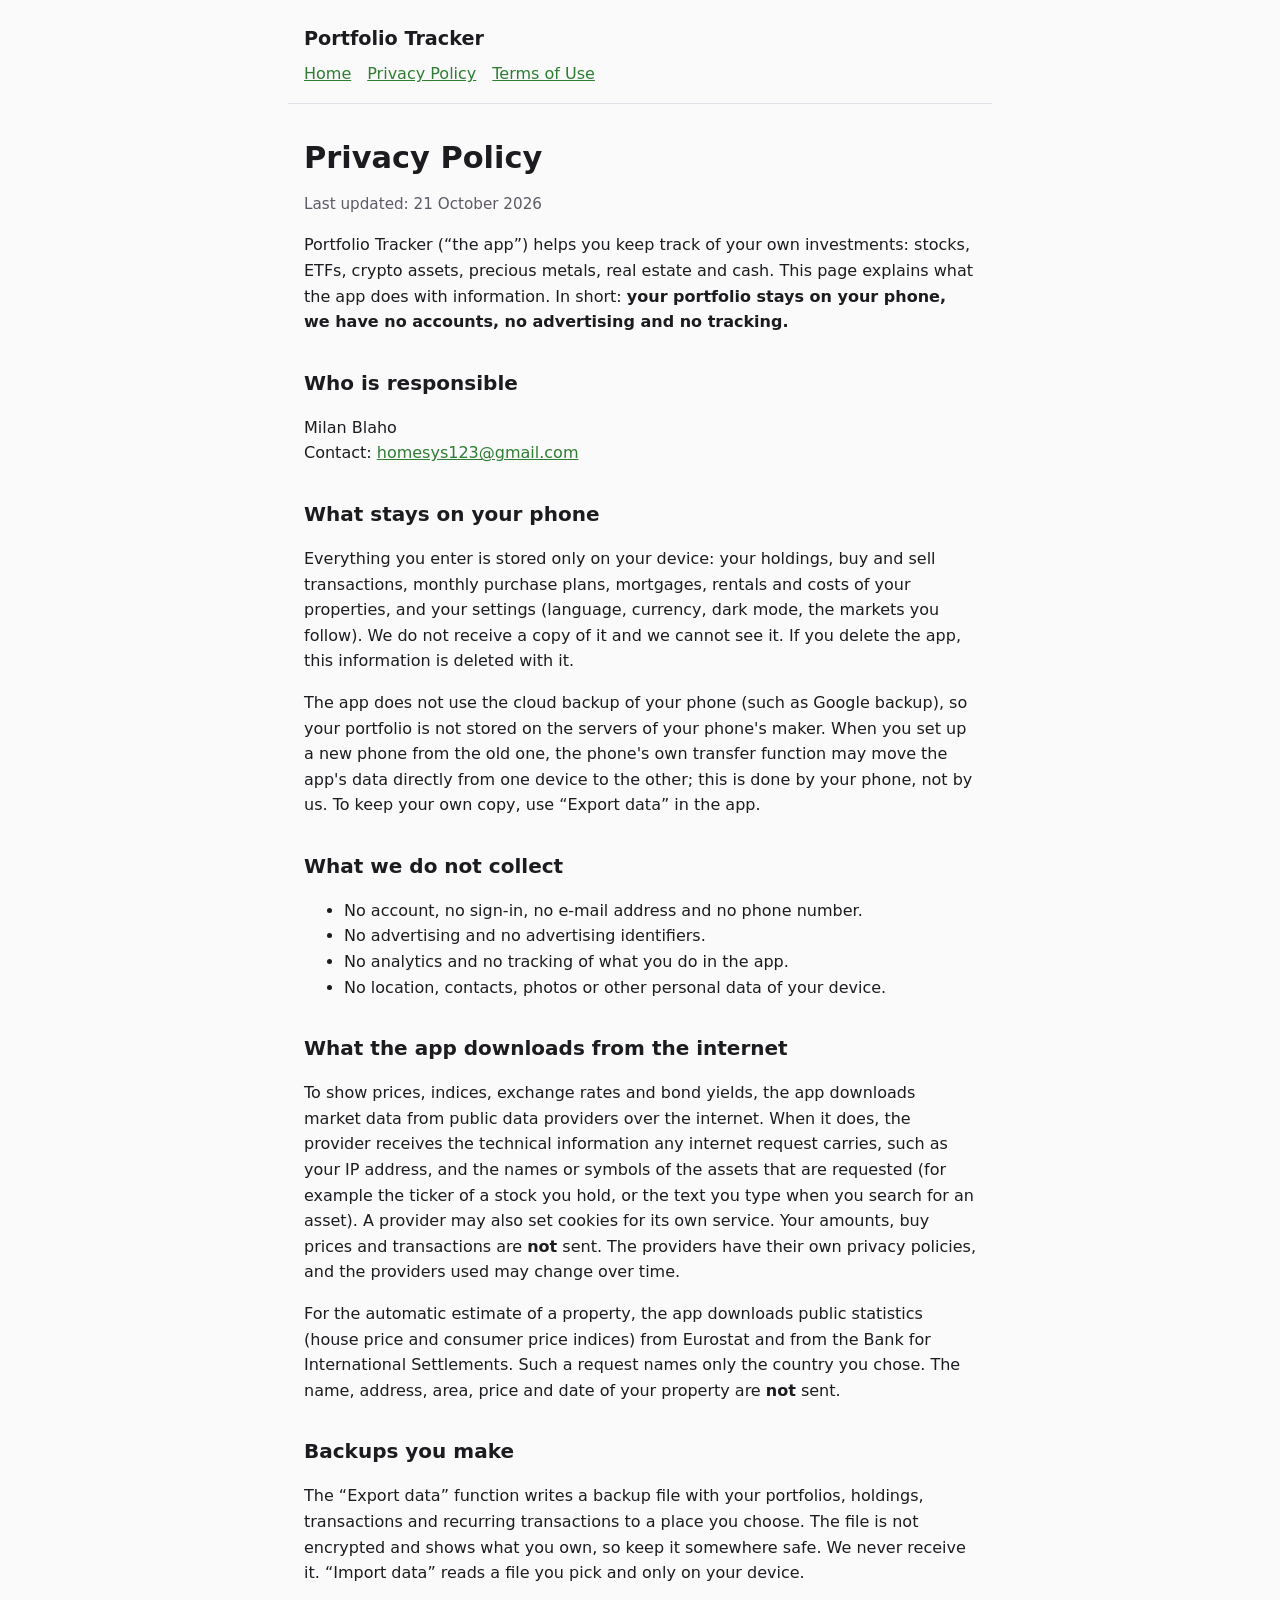
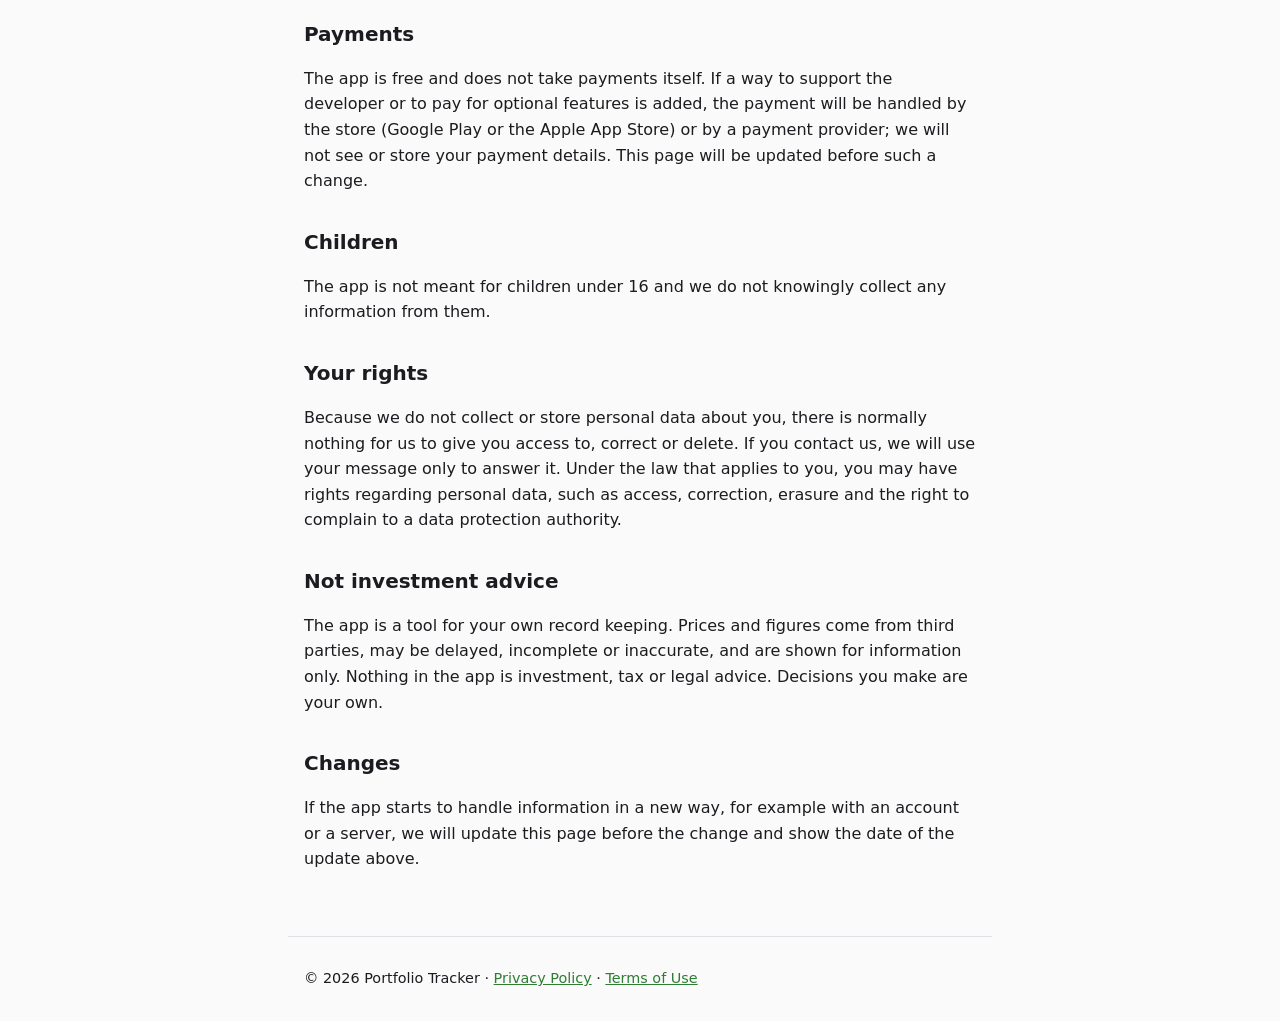
==== privacy.html @ 9adeeef1 "Website: the operator is Milan Blaho, contact e-mail added (privacy and terms) Co-Authored-By: Claud" ====
<!doctype html>
<html lang="en">
<head>
  <meta charset="utf-8">
  <meta name="viewport" content="width=device-width, initial-scale=1">
  <title>Privacy Policy – Portfolio Tracker</title>
  <meta name="description" content="Privacy policy of the app Portfolio Tracker: what it stores, what it sends and what it never collects.">
  <link rel="stylesheet" href="style.css">
</head>
<body>
  <header>
    <a class="brand" href="index.html">Portfolio Tracker</a>
    <nav><a href="index.html">Home</a><a href="privacy.html">Privacy Policy</a><a href="terms.html">Terms of Use</a></nav>
  </header>

  <main>
    <h1>Privacy Policy</h1>
    <p class="muted">Last updated: 21 October 2026</p>

    <p>Portfolio Tracker (“the app”) helps you keep track of your own investments: stocks, ETFs, crypto assets,
      precious metals, real estate and cash. This page explains what the app does with information. In short: <strong>your
      portfolio stays on your phone, we have no accounts, no advertising and no tracking.</strong></p>

    <h2>Who is responsible</h2>
    <p>Milan Blaho<br>
      Contact: <a href="mailto:homesys123@gmail.com">homesys123@gmail.com</a></p>

    <h2>What stays on your phone</h2>
    <p>Everything you enter is stored only on your device: your holdings, buy and sell transactions, monthly
      purchase plans, mortgages, rentals and costs of your properties, and your settings (language, currency, dark mode, the markets you follow). We do not receive
      a copy of it and we cannot see it. If you delete the app, this information is deleted with it.</p>
    <p>The app does not use the cloud backup of your phone (such as Google backup), so your portfolio is not stored
      on the servers of your phone's maker. When you set up a new phone from the old one, the phone's own transfer
      function may move the app's data directly from one device to the other; this is done by your phone, not by us.
      To keep your own copy, use “Export data” in the app.</p>

    <h2>What we do not collect</h2>
    <ul>
      <li>No account, no sign-in, no e-mail address and no phone number.</li>
      <li>No advertising and no advertising identifiers.</li>
      <li>No analytics and no tracking of what you do in the app.</li>
      <li>No location, contacts, photos or other personal data of your device.</li>
    </ul>

    <h2>What the app downloads from the internet</h2>
    <p>To show prices, indices, exchange rates and bond yields, the app downloads market data from public data
      providers over the internet. When it does, the provider receives the technical information any internet
      request carries, such as your IP address, and the names or symbols of the assets that are requested (for
      example the ticker of a stock you hold, or the text you type when you search for an asset). A provider may
      also set cookies for its own service. Your amounts, buy prices and transactions are <strong>not</strong>
      sent. The providers have their own privacy policies, and the providers used may change over time.</p>

    <p>For the automatic estimate of a property, the app downloads public statistics (house price and consumer price
      indices) from Eurostat and from the Bank for International Settlements. Such a request names only the country
      you chose. The name, address, area, price and date of your property are <strong>not</strong> sent.</p>

    <h2>Backups you make</h2>
    <p>The “Export data” function writes a backup file with your portfolios, holdings, transactions and recurring transactions to a
      place you choose. The file is not encrypted and shows what you own, so keep it somewhere safe. We never
      receive it. “Import data” reads a file you pick and only on your device.</p>

    <h2>Payments</h2>
    <p>The app is free and does not take payments itself. If a way to support the developer or to pay for optional
      features is added, the payment will be handled by the store (Google Play or the Apple App Store) or by a
      payment provider; we will not see or store your payment details. This page will be updated before such a
      change.</p>

    <h2>Children</h2>
    <p>The app is not meant for children under 16 and we do not knowingly collect any information from them.</p>

    <h2>Your rights</h2>
    <p>Because we do not collect or store personal data about you, there is normally nothing for us to give you
      access to, correct or delete. If you contact us, we will use your message only to answer it. Under the law
      that applies to you, you may have rights regarding personal data, such as access, correction, erasure and the
      right to complain to a data protection authority.</p>

    <h2>Not investment advice</h2>
    <p>The app is a tool for your own record keeping. Prices and figures come from third parties, may be delayed,
      incomplete or inaccurate, and are shown for information only. Nothing in the app is investment, tax or legal
      advice. Decisions you make are your own.</p>

    <h2>Changes</h2>
    <p>If the app starts to handle information in a new way, for example with an account or a server, we will
      update this page before the change and show the date of the update above.</p>
  </main>

  <footer>
    <p>© 2026 Portfolio Tracker · <a href="privacy.html">Privacy Policy</a> · <a href="terms.html">Terms of Use</a></p>
  </footer>
</body>
</html>
---- style.css ----
:root {
  --bg: #fafafa;
  --text: #1c1b1f;
  --muted: #5f5b66;
  --accent: #2e7d32;
  --card: #ffffff;
  --line: #e2e0e6;
}

@media (prefers-color-scheme: dark) {
  :root {
    --bg: #101114;
    --text: #e6e1e9;
    --muted: #a9a4b0;
    --accent: #81c784;
    --card: #1b1c20;
    --line: #2f3035;
  }
}

* { box-sizing: border-box; }

body {
  margin: 0;
  background: var(--bg);
  color: var(--text);
  font-family: system-ui, -apple-system, "Segoe UI", Roboto, sans-serif;
  line-height: 1.6;
}

header, main, footer {
  max-width: 44rem;
  margin: 0 auto;
  padding: 1rem 1rem;
}

header { padding-top: 1.5rem; border-bottom: 1px solid var(--line); }
header a.brand { color: var(--text); font-weight: 700; font-size: 1.2rem; text-decoration: none; }
nav { margin-top: 0.4rem; }
nav a { margin-right: 1rem; color: var(--accent); }

h1 { font-size: 1.9rem; line-height: 1.25; margin: 1.2rem 0 0.6rem; }
h2 { font-size: 1.25rem; margin: 2rem 0 0.4rem; }
p, li { color: var(--text); }
.muted { color: var(--muted); font-size: 0.95rem; }
a { color: var(--accent); }

.card {
  background: var(--card);
  border: 1px solid var(--line);
  border-radius: 0.75rem;
  padding: 1rem 1.2rem;
  margin: 1rem 0;
}

.todo { background: #fff3cd; color: #5c4400; padding: 0 0.25rem; border-radius: 0.2rem; }

footer { border-top: 1px solid var(--line); margin-top: 2rem; color: var(--muted); font-size: 0.9rem; }
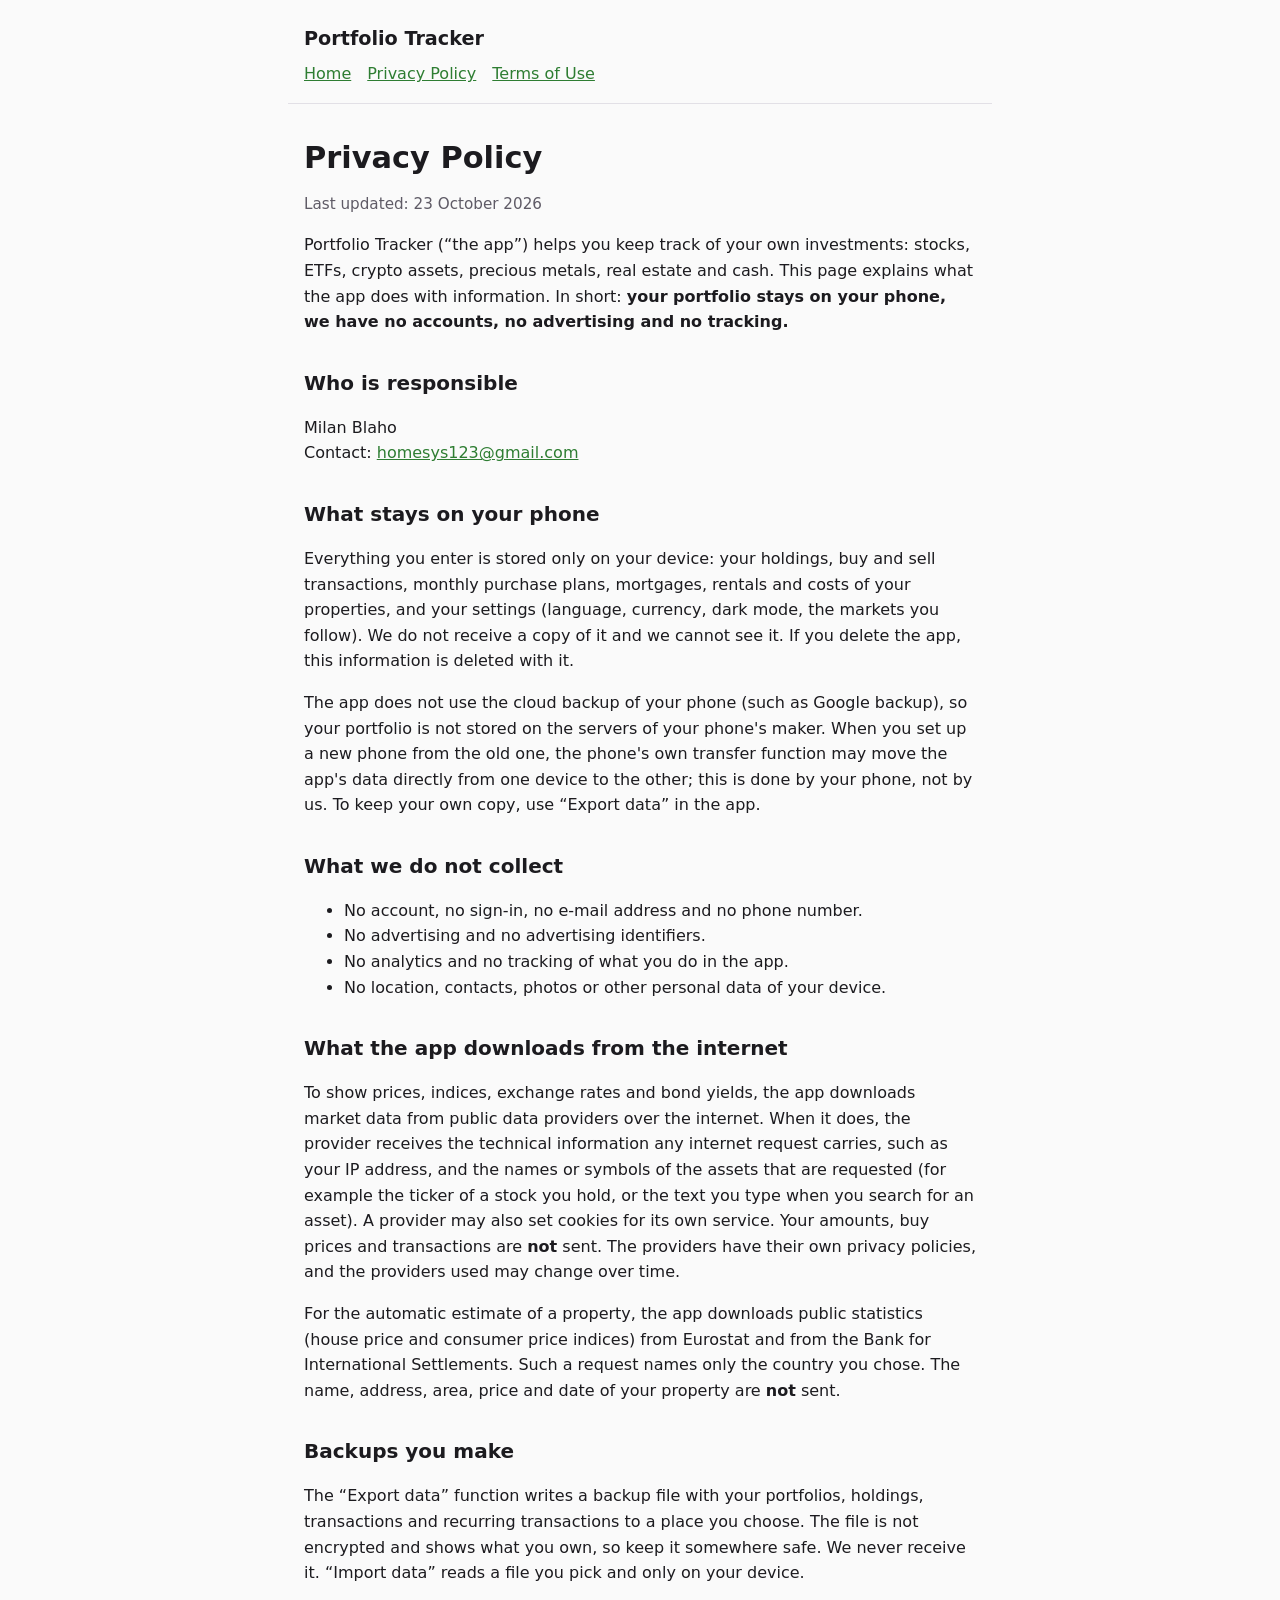
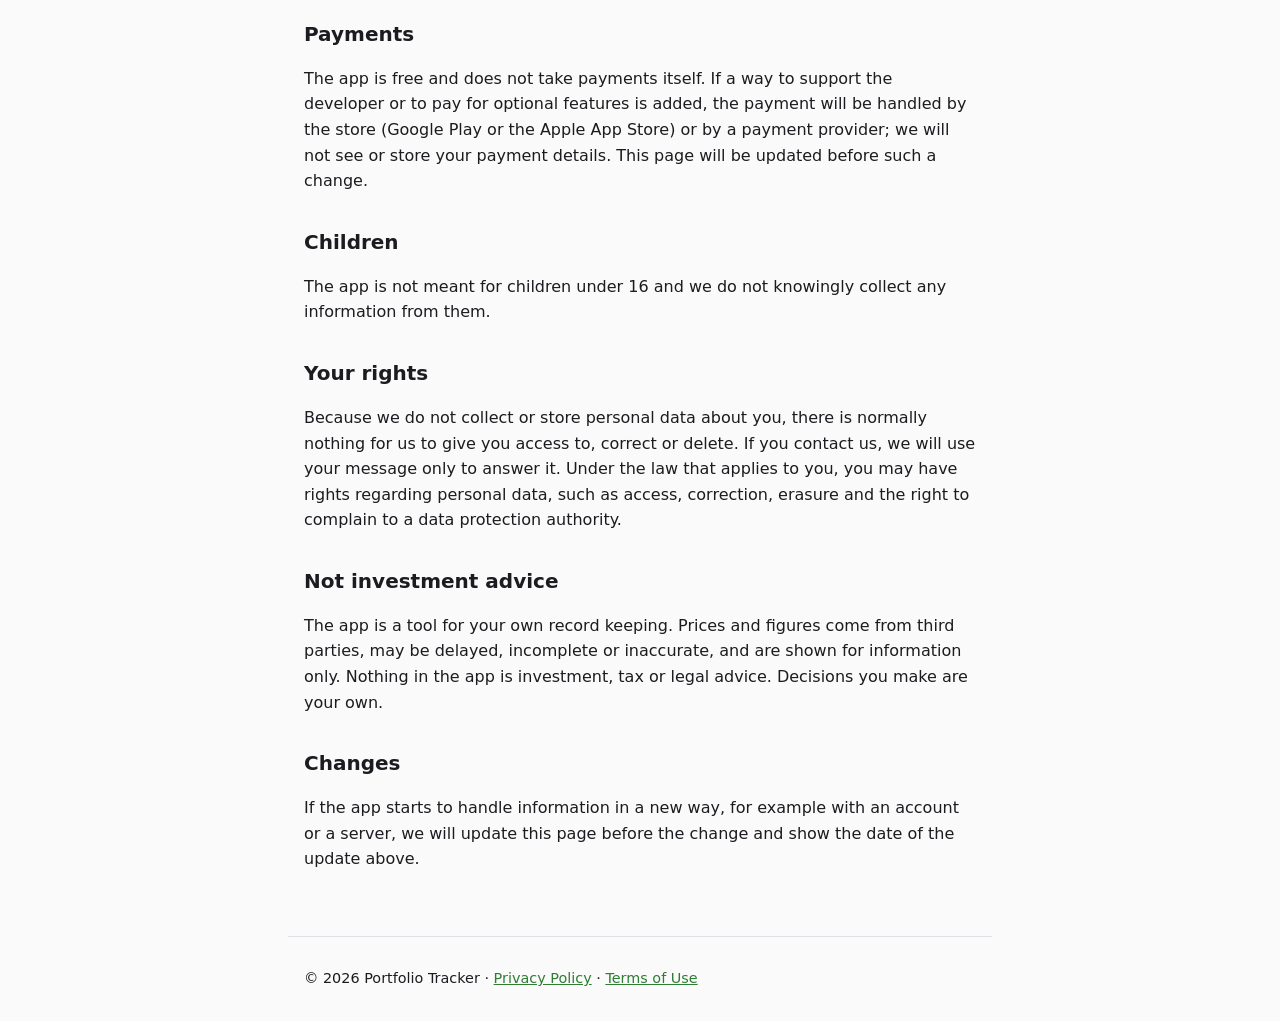
==== commit 1876952c: "Terms: governed by the law of the Slovak Republic; both pages updated 23 October 2026 Co-Authored-By" ====
--- a/privacy.html
+++ b/privacy.html
@@ -15,7 +15,7 @@
 
   <main>
     <h1>Privacy Policy</h1>
-    <p class="muted">Last updated: 21 October 2026</p>
+    <p class="muted">Last updated: 23 October 2026</p>
 
     <p>Portfolio Tracker (“the app”) helps you keep track of your own investments: stocks, ETFs, crypto assets,
       precious metals, real estate and cash. This page explains what the app does with information. In short: <strong>your
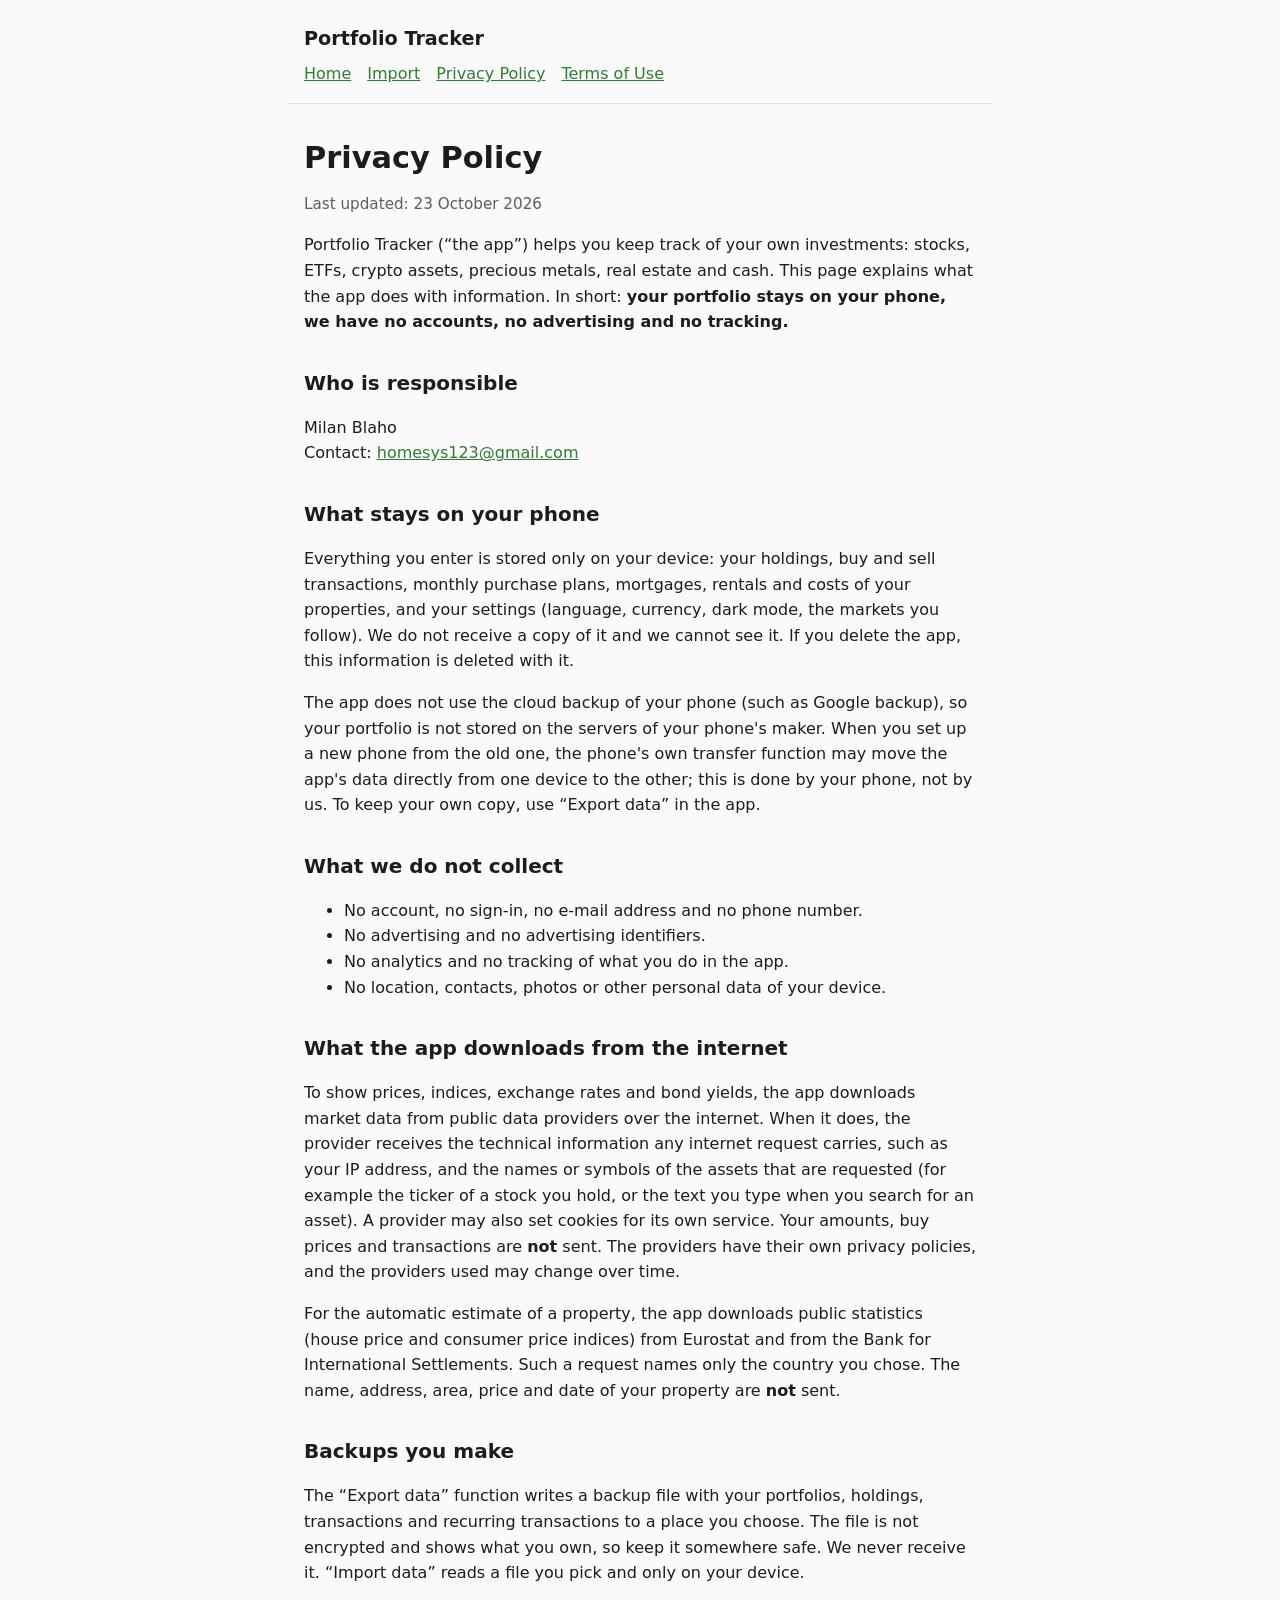
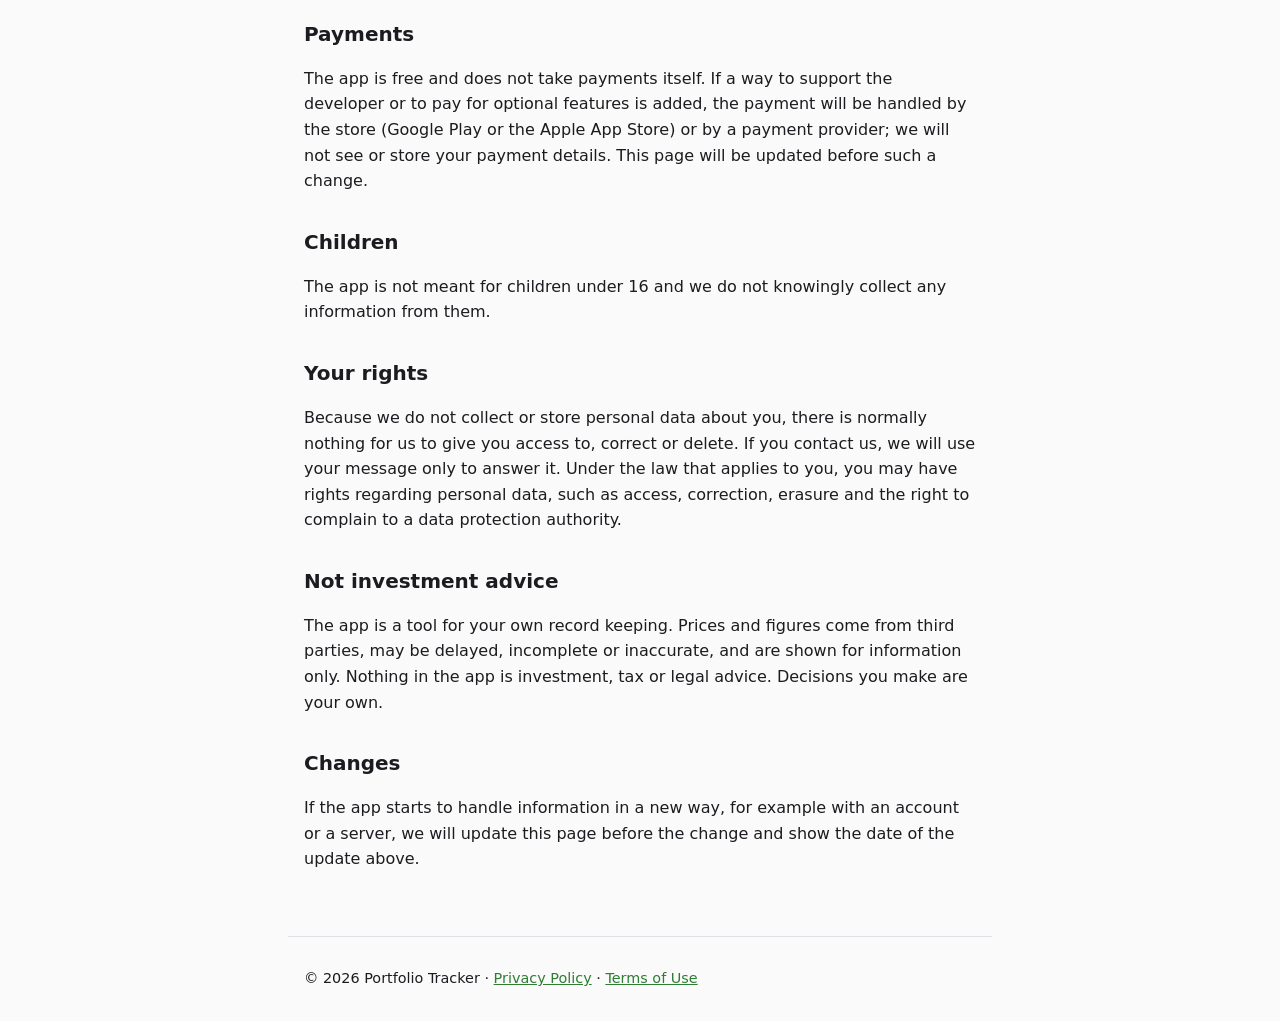
==== commit cf8e0847: "Website: a page about importing trades from a spreadsheet (template to download, steps, columns, the" ====
--- a/privacy.html
+++ b/privacy.html
@@ -10,7 +10,7 @@
 <body>
   <header>
     <a class="brand" href="index.html">Portfolio Tracker</a>
-    <nav><a href="index.html">Home</a><a href="privacy.html">Privacy Policy</a><a href="terms.html">Terms of Use</a></nav>
+    <nav><a href="index.html">Home</a><a href="import.html">Import</a><a href="privacy.html">Privacy Policy</a><a href="terms.html">Terms of Use</a></nav>
   </header>
 
   <main>
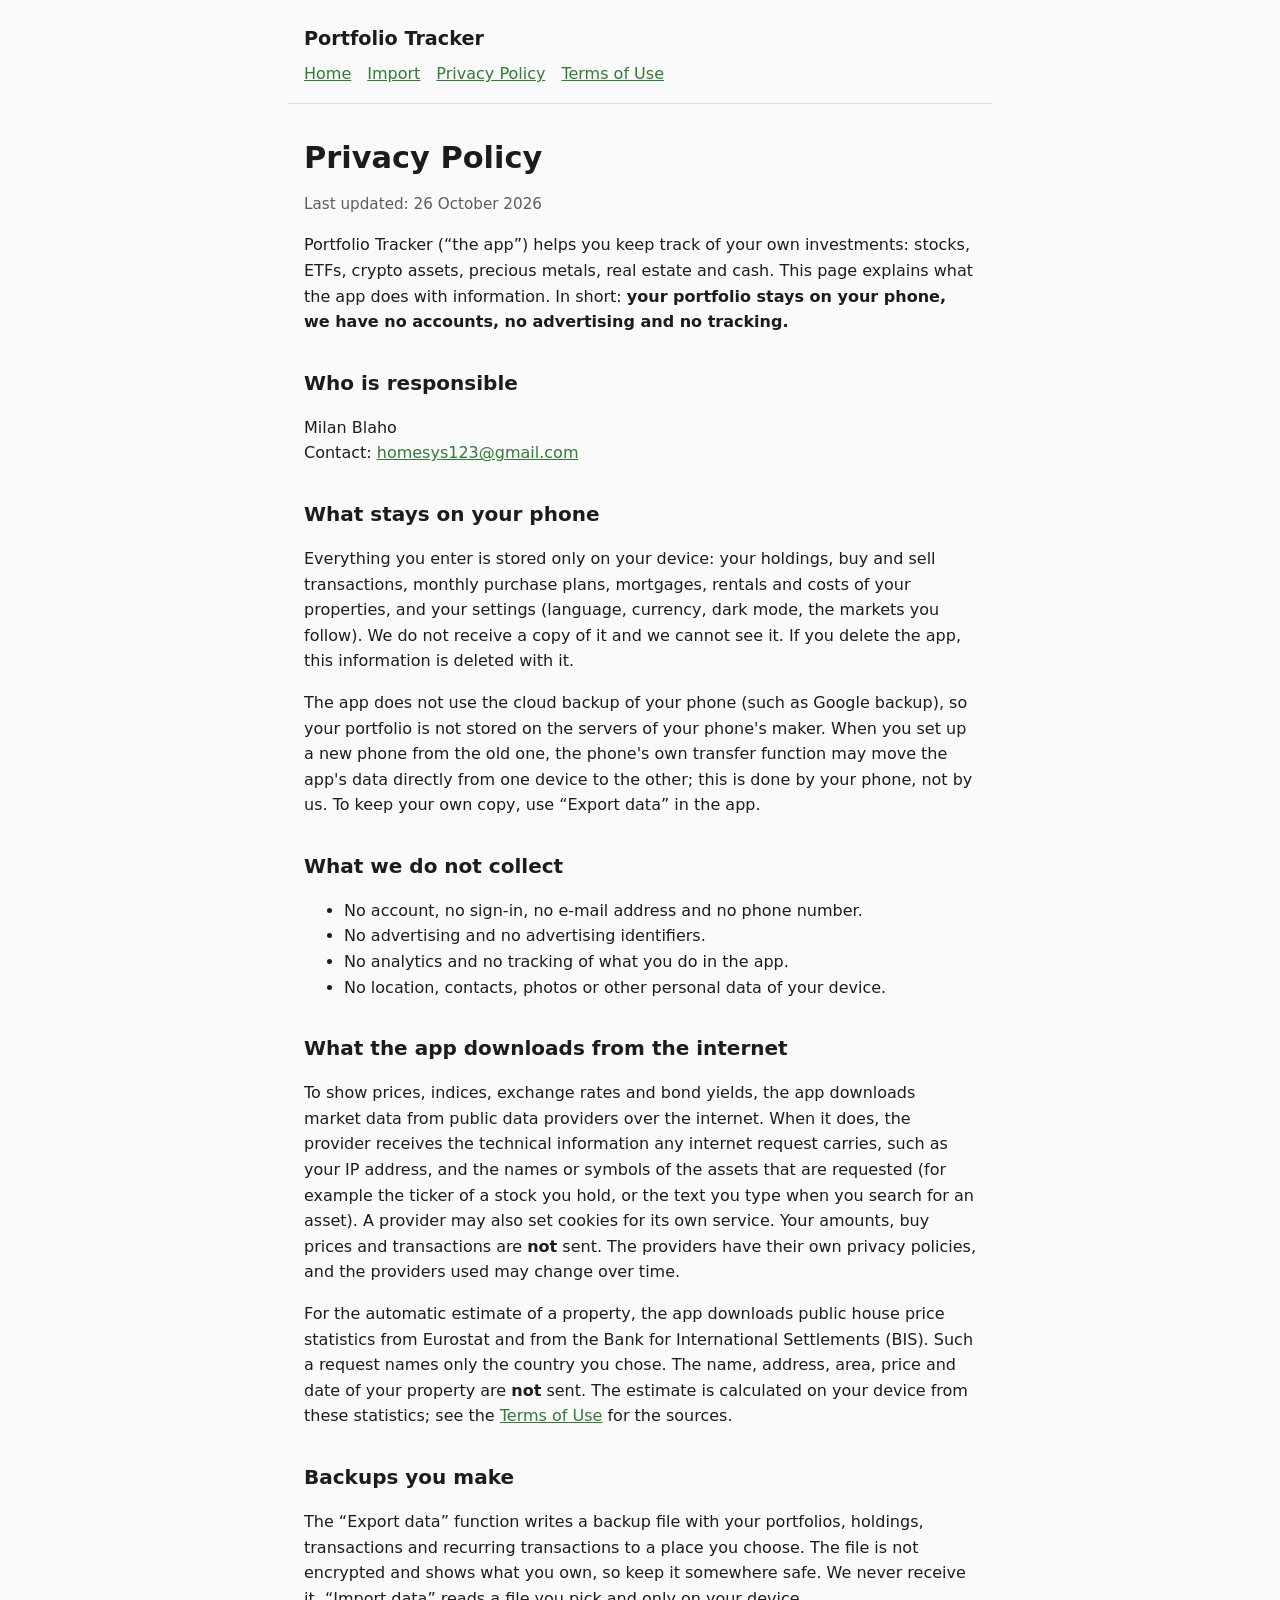
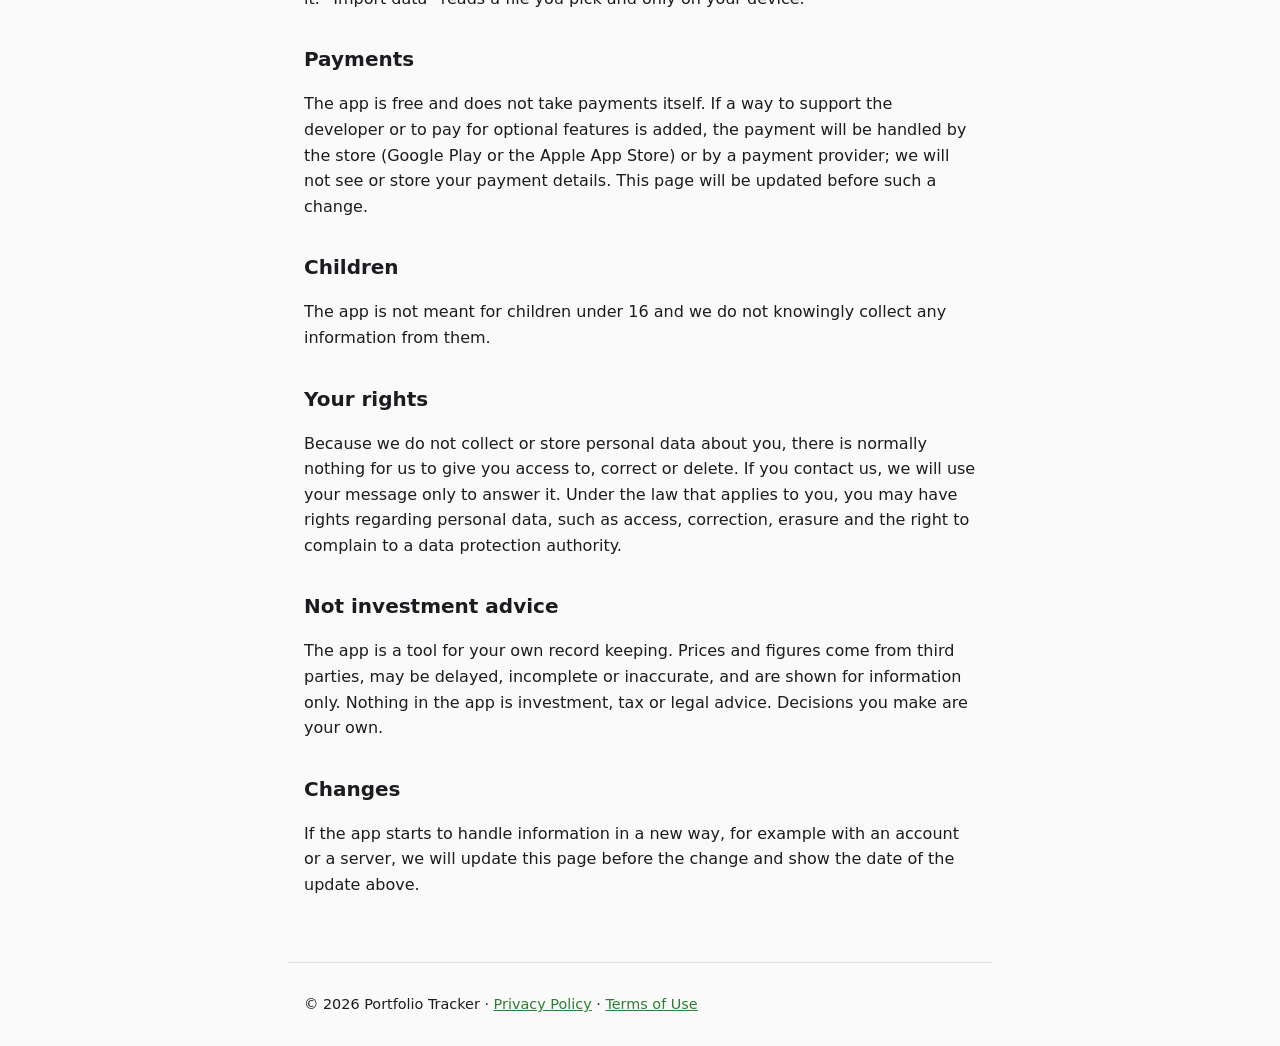
==== commit 44a9a03c: "Terms and privacy: the sources of the house price statistics (Eurostat, BIS) and that the estimate i" ====
--- a/privacy.html
+++ b/privacy.html
@@ -15,7 +15,7 @@
 
   <main>
     <h1>Privacy Policy</h1>
-    <p class="muted">Last updated: 23 October 2026</p>
+    <p class="muted">Last updated: 26 October 2026</p>
 
     <p>Portfolio Tracker (“the app”) helps you keep track of your own investments: stocks, ETFs, crypto assets,
       precious metals, real estate and cash. This page explains what the app does with information. In short: <strong>your
@@ -50,9 +50,10 @@
       also set cookies for its own service. Your amounts, buy prices and transactions are <strong>not</strong>
       sent. The providers have their own privacy policies, and the providers used may change over time.</p>
 
-    <p>For the automatic estimate of a property, the app downloads public statistics (house price and consumer price
-      indices) from Eurostat and from the Bank for International Settlements. Such a request names only the country
-      you chose. The name, address, area, price and date of your property are <strong>not</strong> sent.</p>
+    <p>For the automatic estimate of a property, the app downloads public house price statistics from Eurostat and
+      from the Bank for International Settlements (BIS). Such a request names only the country you chose. The name,
+      address, area, price and date of your property are <strong>not</strong> sent. The estimate is calculated on
+      your device from these statistics; see the <a href="terms.html">Terms of Use</a> for the sources.</p>
 
     <h2>Backups you make</h2>
     <p>The “Export data” function writes a backup file with your portfolios, holdings, transactions and recurring transactions to a
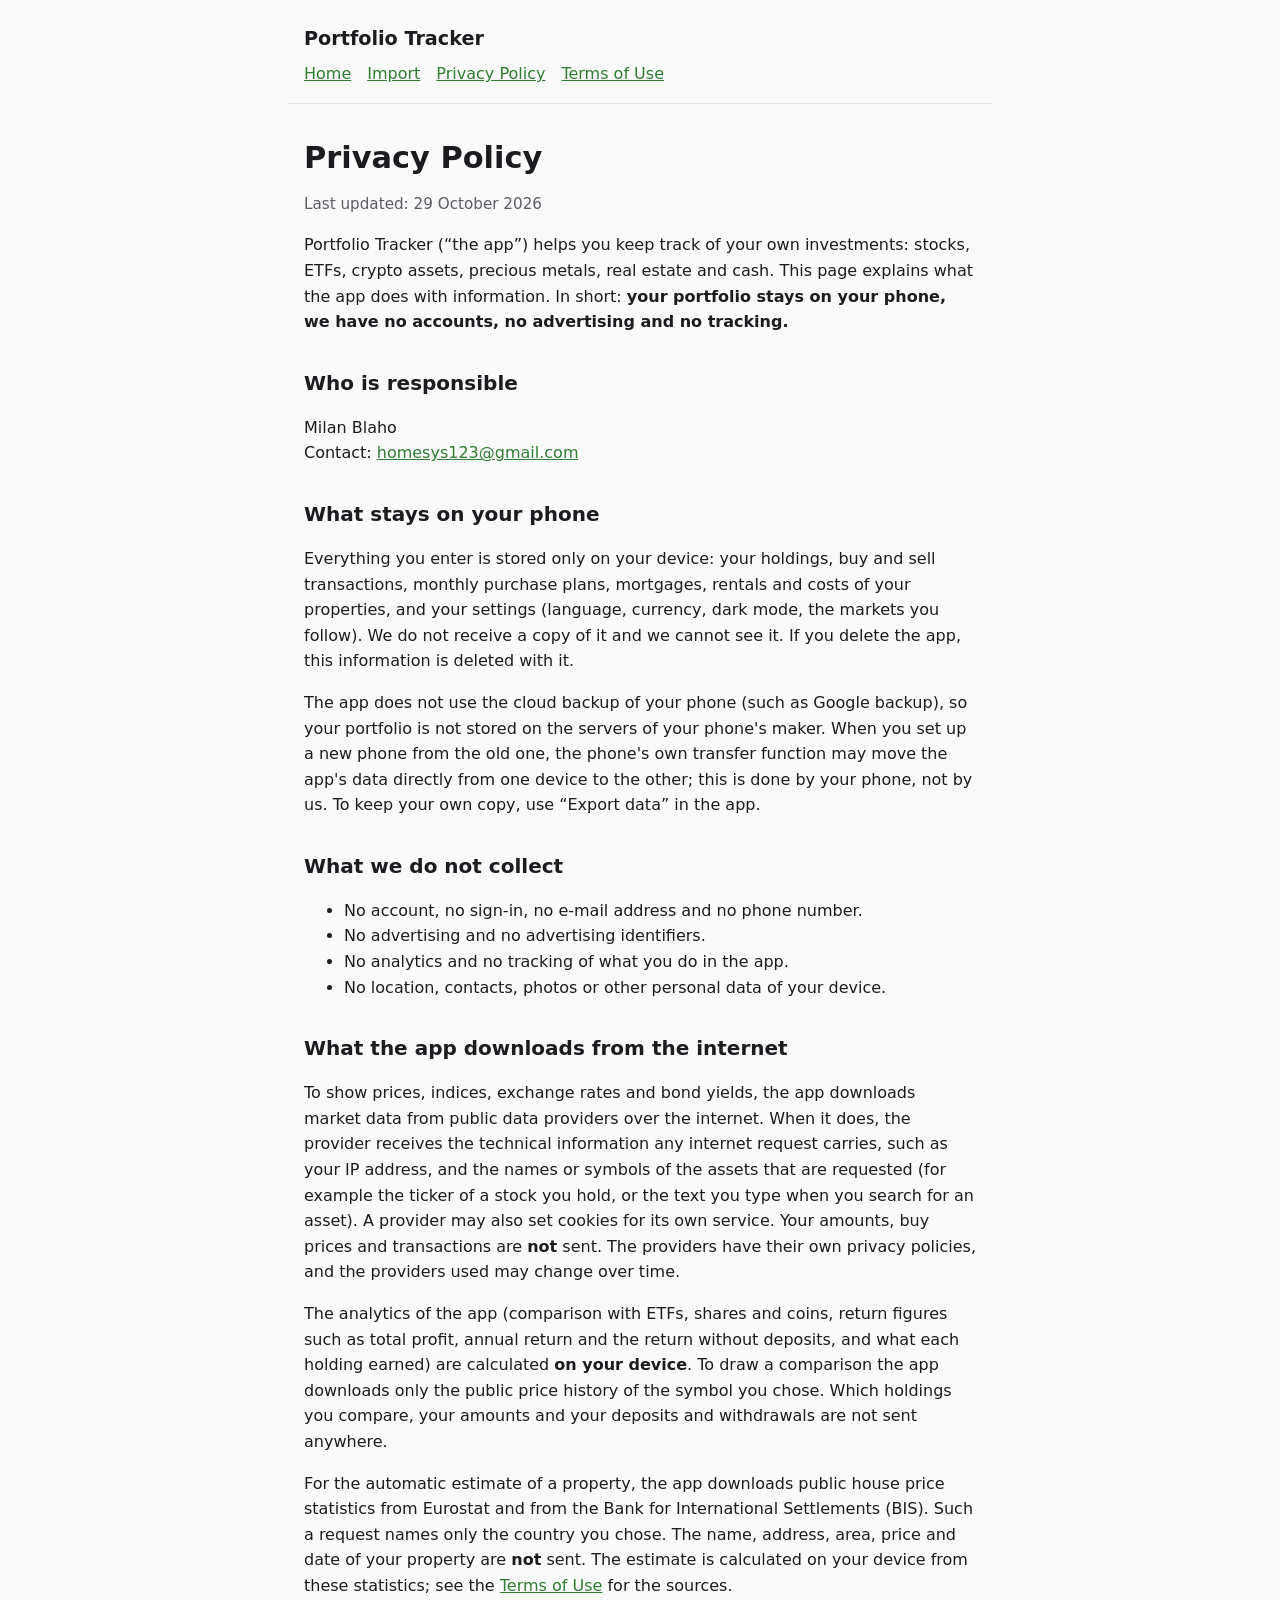
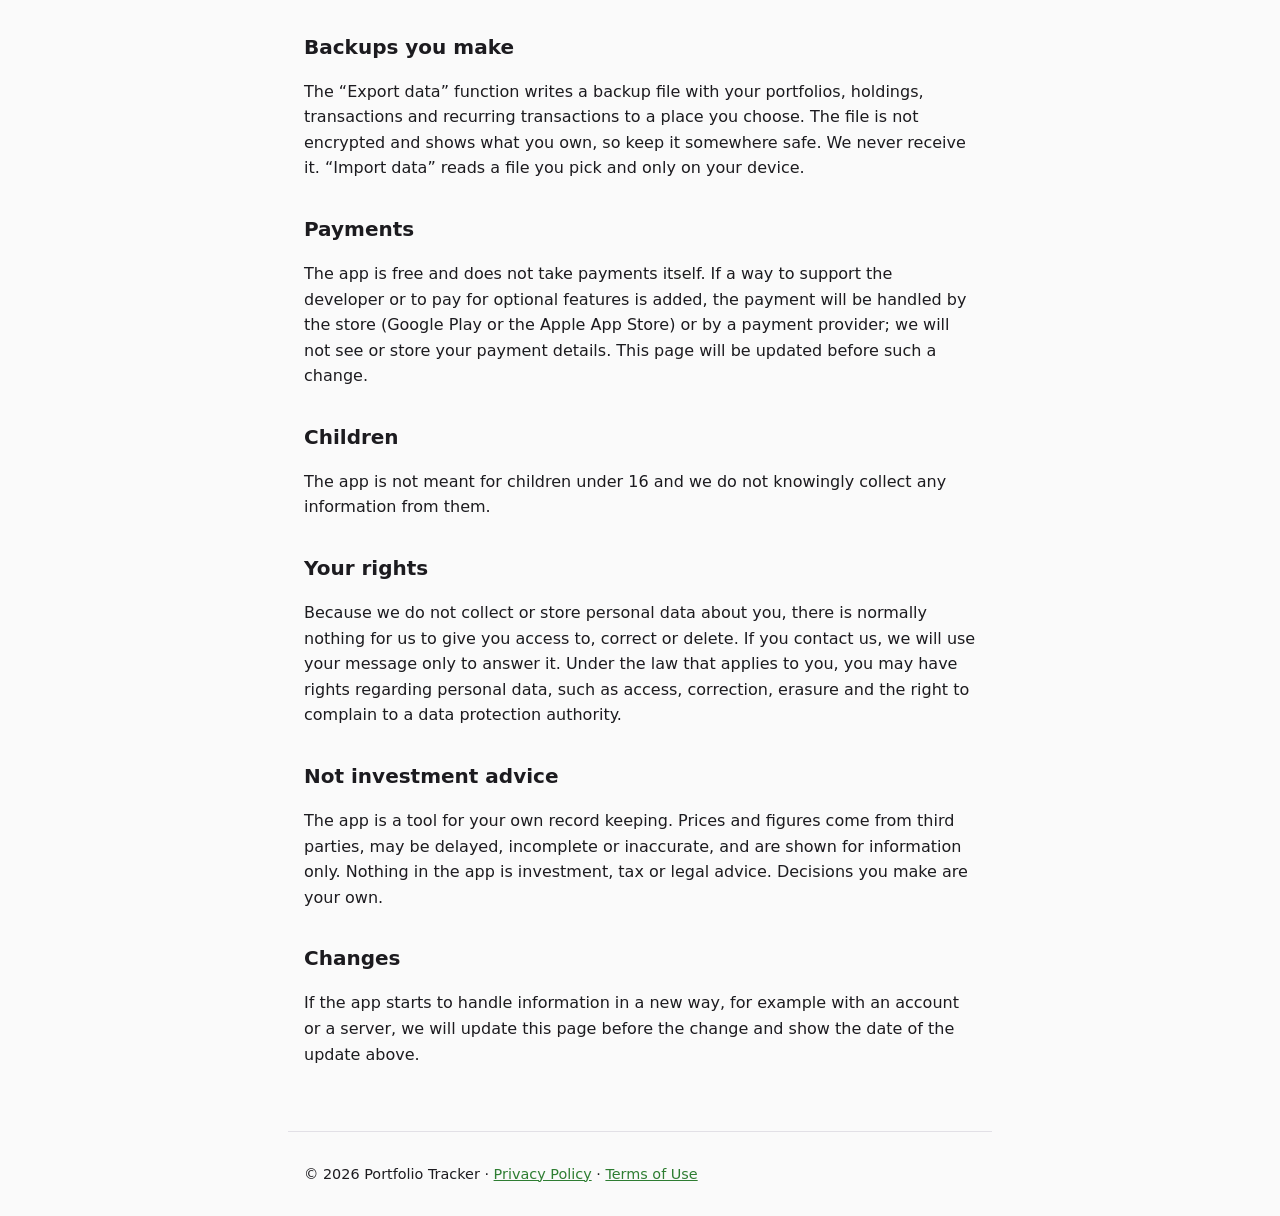
==== commit be27c63c: "Website: Analytics and the return figures on the home page, a section on keeping your data on the ph" ====
--- a/privacy.html
+++ b/privacy.html
@@ -15,7 +15,7 @@
 
   <main>
     <h1>Privacy Policy</h1>
-    <p class="muted">Last updated: 26 October 2026</p>
+    <p class="muted">Last updated: 29 October 2026</p>
 
     <p>Portfolio Tracker (“the app”) helps you keep track of your own investments: stocks, ETFs, crypto assets,
       precious metals, real estate and cash. This page explains what the app does with information. In short: <strong>your
@@ -49,6 +49,11 @@
       example the ticker of a stock you hold, or the text you type when you search for an asset). A provider may
       also set cookies for its own service. Your amounts, buy prices and transactions are <strong>not</strong>
       sent. The providers have their own privacy policies, and the providers used may change over time.</p>
+
+    <p>The analytics of the app (comparison with ETFs, shares and coins, return figures such as total profit, annual
+      return and the return without deposits, and what each holding earned) are calculated <strong>on your device</strong>.
+      To draw a comparison the app downloads only the public price history of the symbol you chose. Which holdings you
+      compare, your amounts and your deposits and withdrawals are not sent anywhere.</p>
 
     <p>For the automatic estimate of a property, the app downloads public house price statistics from Eurostat and
       from the Bank for International Settlements (BIS). Such a request names only the country you chose. The name,
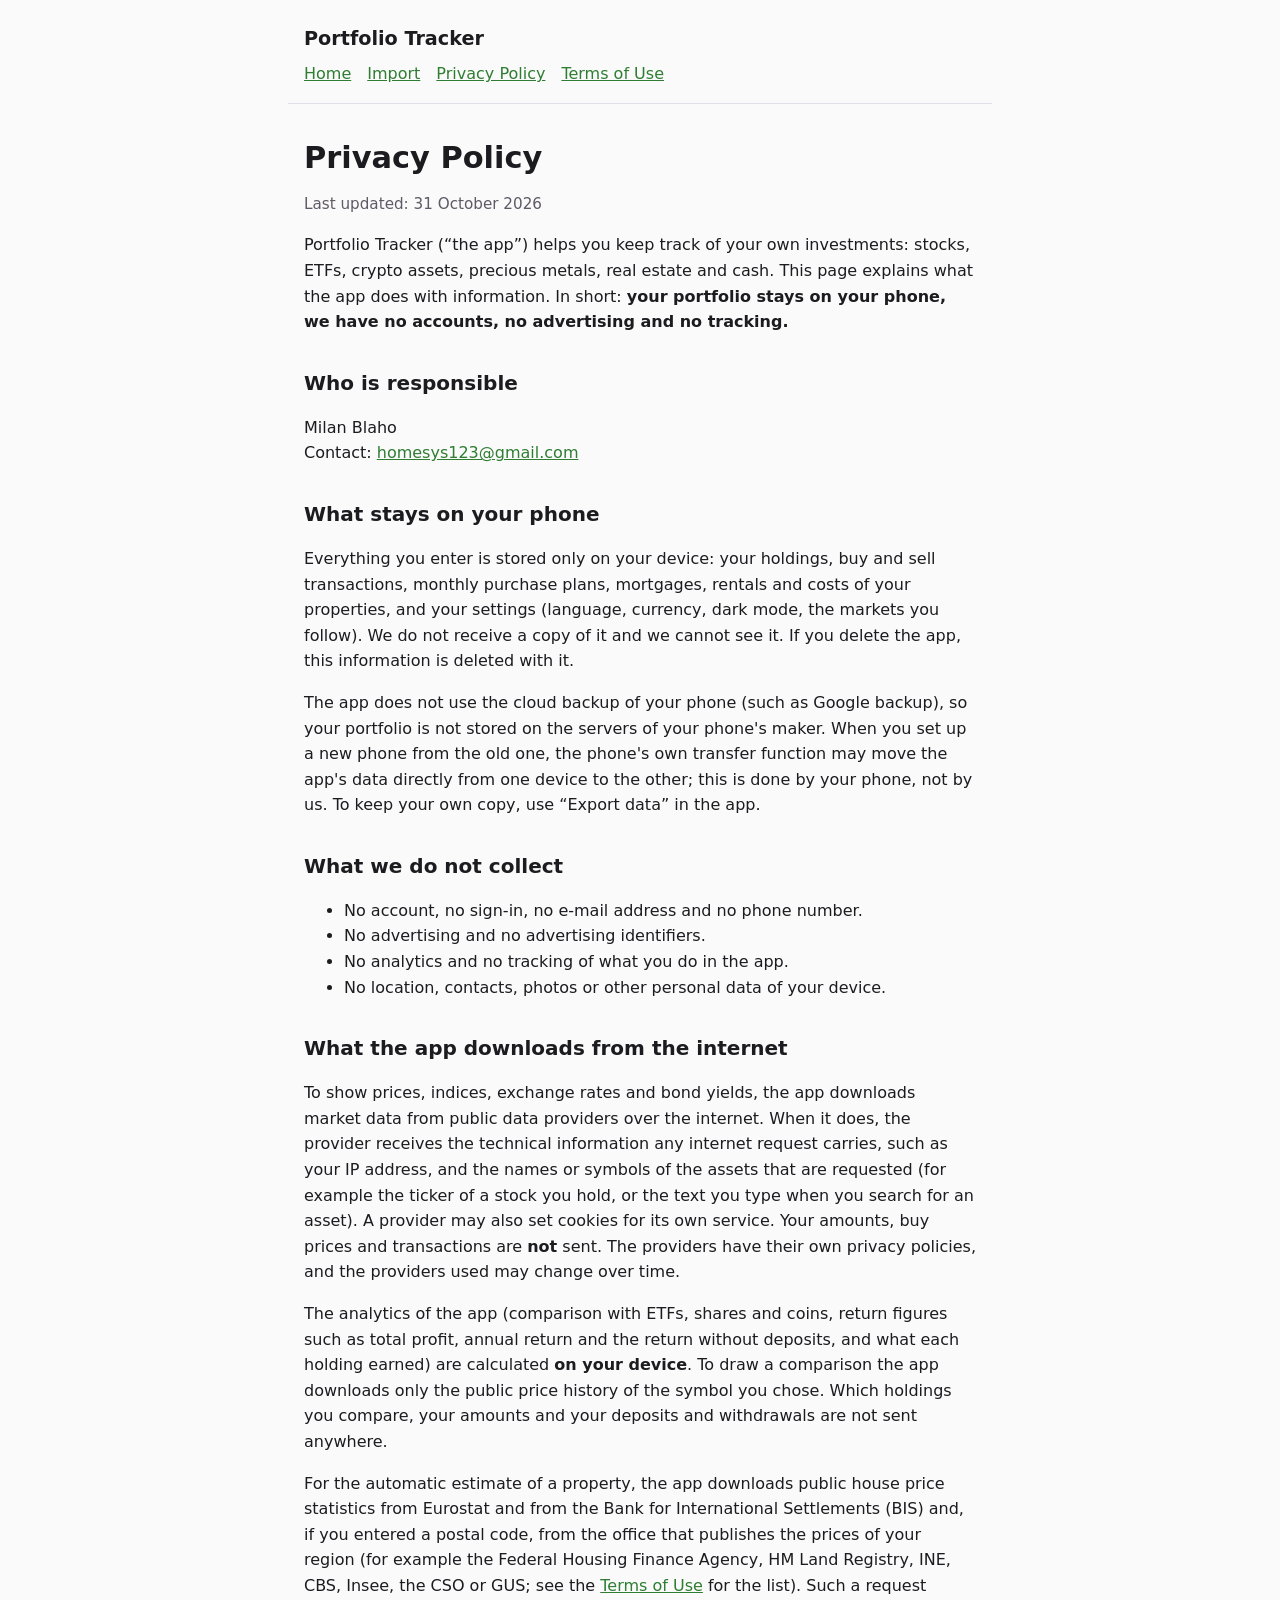
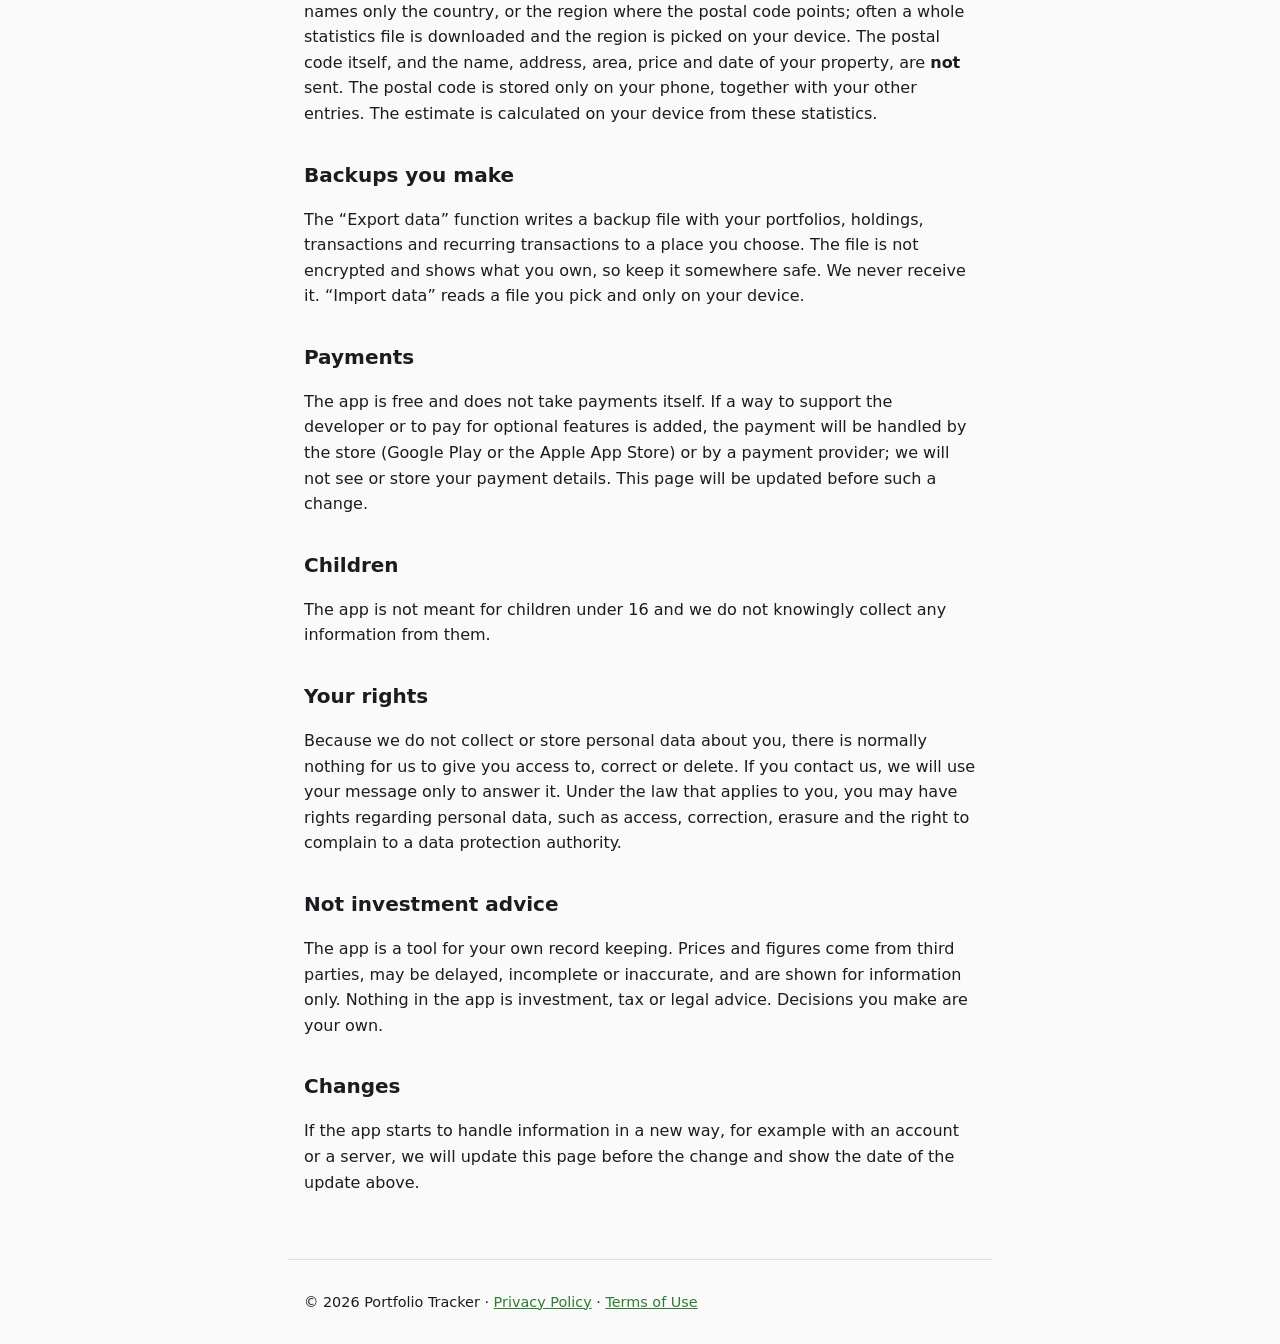
==== commit 4e1f00f9: "Website: data sources by country with the required notices (FHFA, HM Land Registry under OGL, INE, C" ====
--- a/privacy.html
+++ b/privacy.html
@@ -15,7 +15,7 @@
 
   <main>
     <h1>Privacy Policy</h1>
-    <p class="muted">Last updated: 29 October 2026</p>
+    <p class="muted">Last updated: 31 October 2026</p>
 
     <p>Portfolio Tracker (“the app”) helps you keep track of your own investments: stocks, ETFs, crypto assets,
       precious metals, real estate and cash. This page explains what the app does with information. In short: <strong>your
@@ -56,9 +56,13 @@
       compare, your amounts and your deposits and withdrawals are not sent anywhere.</p>
 
     <p>For the automatic estimate of a property, the app downloads public house price statistics from Eurostat and
-      from the Bank for International Settlements (BIS). Such a request names only the country you chose. The name,
-      address, area, price and date of your property are <strong>not</strong> sent. The estimate is calculated on
-      your device from these statistics; see the <a href="terms.html">Terms of Use</a> for the sources.</p>
+      from the Bank for International Settlements (BIS) and, if you entered a postal code, from the office that
+      publishes the prices of your region (for example the Federal Housing Finance Agency, HM Land Registry, INE, CBS,
+      Insee, the CSO or GUS; see the <a href="terms.html#data-sources">Terms of Use</a> for the list). Such a request
+      names only the country, or the region where the postal code points; often a whole statistics file is
+      downloaded and the region is picked on your device. The postal code itself, and the name, address, area, price
+      and date of your property, are <strong>not</strong> sent. The postal code is stored only on your phone, together
+      with your other entries. The estimate is calculated on your device from these statistics.</p>
 
     <h2>Backups you make</h2>
     <p>The “Export data” function writes a backup file with your portfolios, holdings, transactions and recurring transactions to a
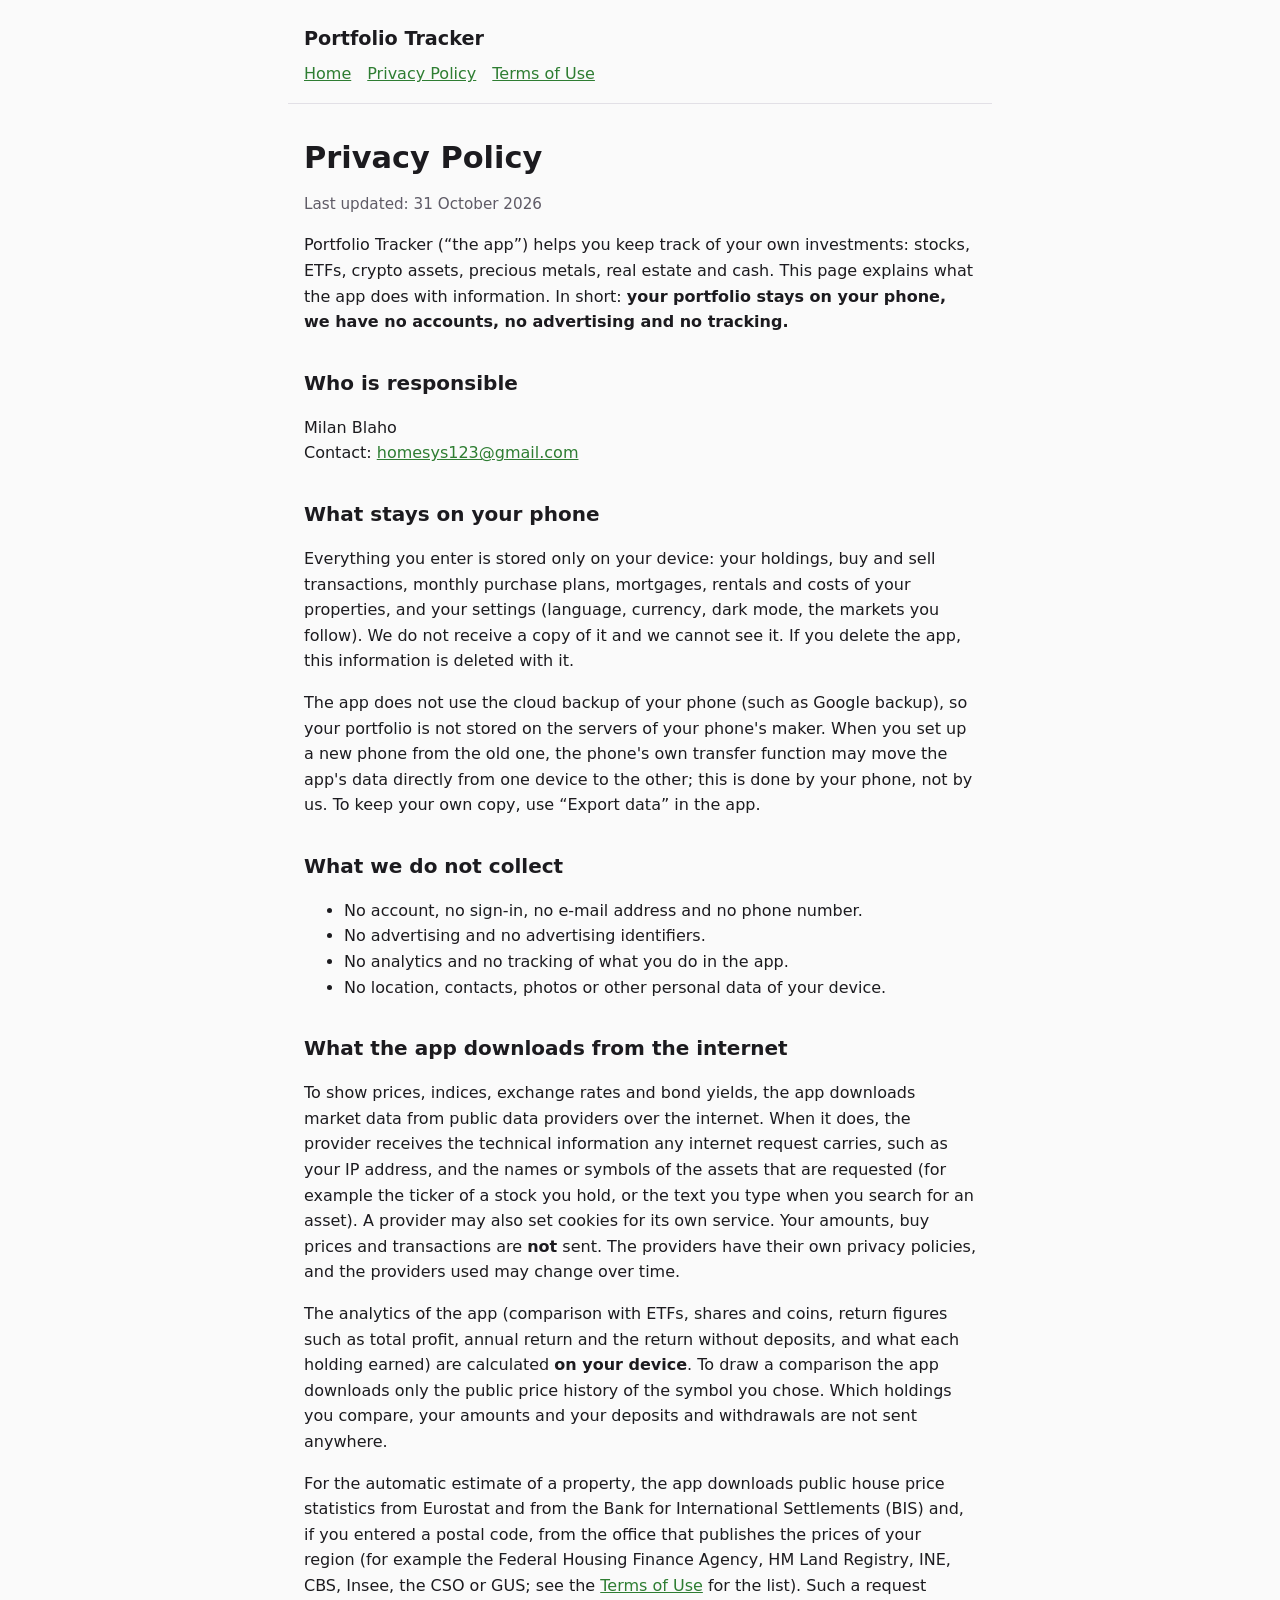
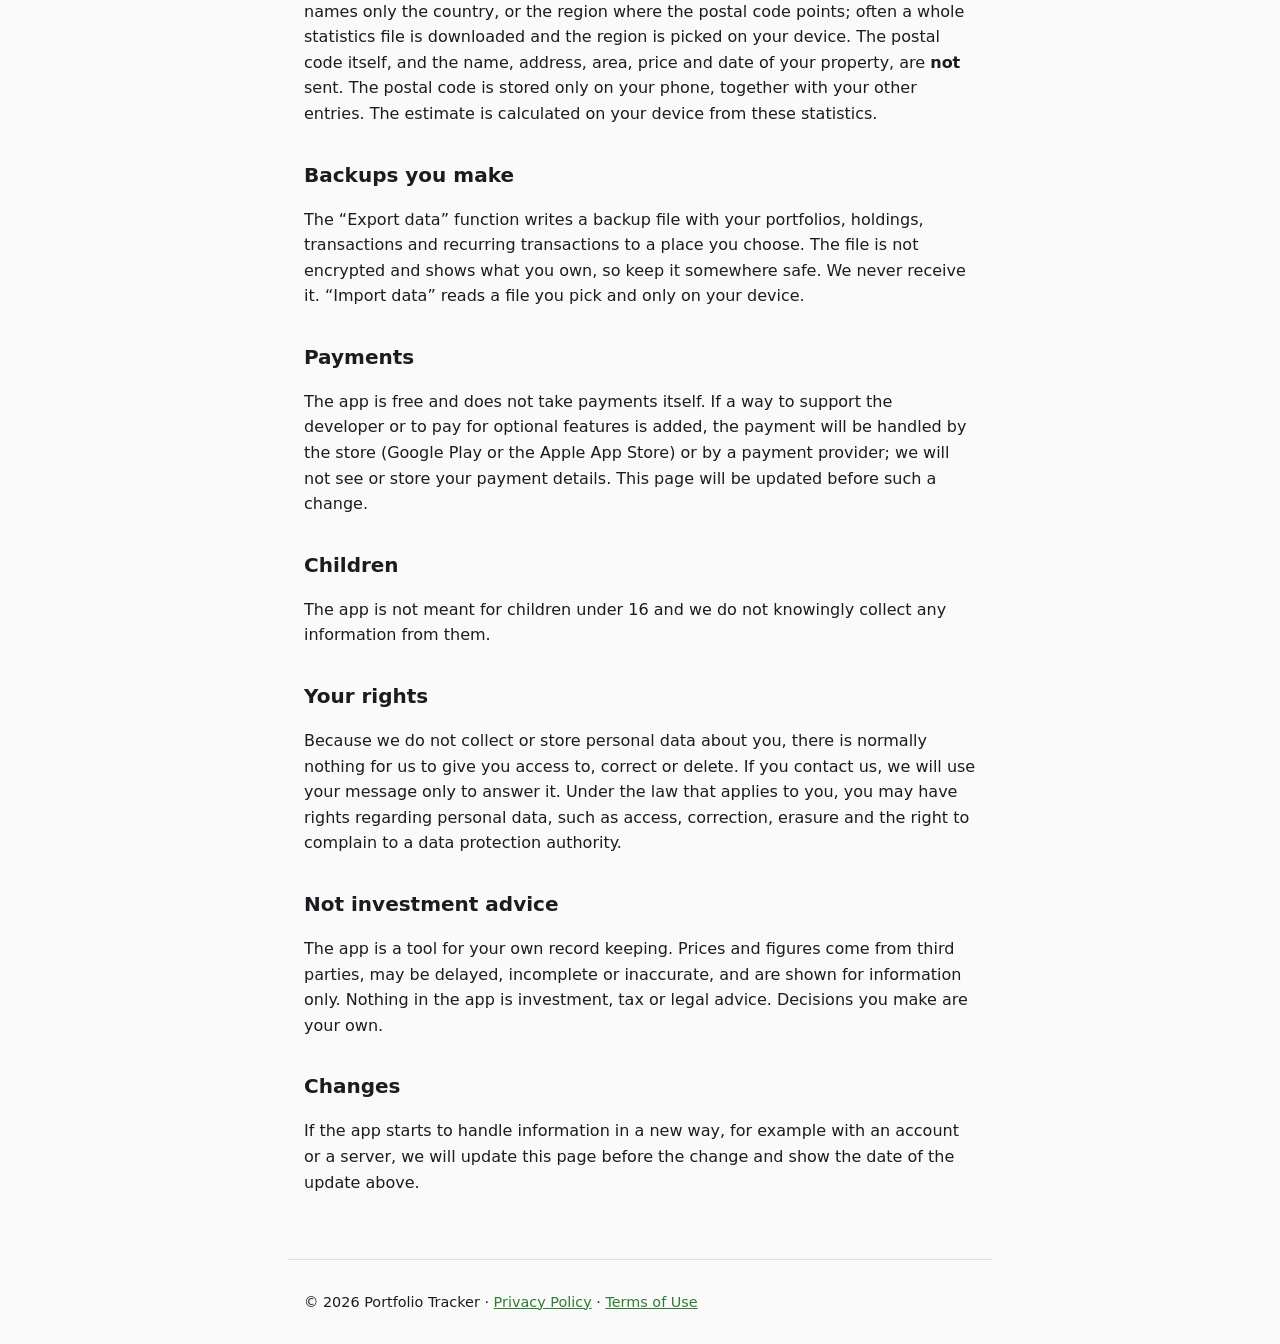
==== commit ab815c66: "Website: only the minimum until the full start (a short home page, the privacy policy and the terms)" ====
--- a/privacy.html
+++ b/privacy.html
@@ -10,7 +10,7 @@
 <body>
   <header>
     <a class="brand" href="index.html">Portfolio Tracker</a>
-    <nav><a href="index.html">Home</a><a href="import.html">Import</a><a href="privacy.html">Privacy Policy</a><a href="terms.html">Terms of Use</a></nav>
+    <nav><a href="index.html">Home</a><a href="privacy.html">Privacy Policy</a><a href="terms.html">Terms of Use</a></nav>
   </header>
 
   <main>
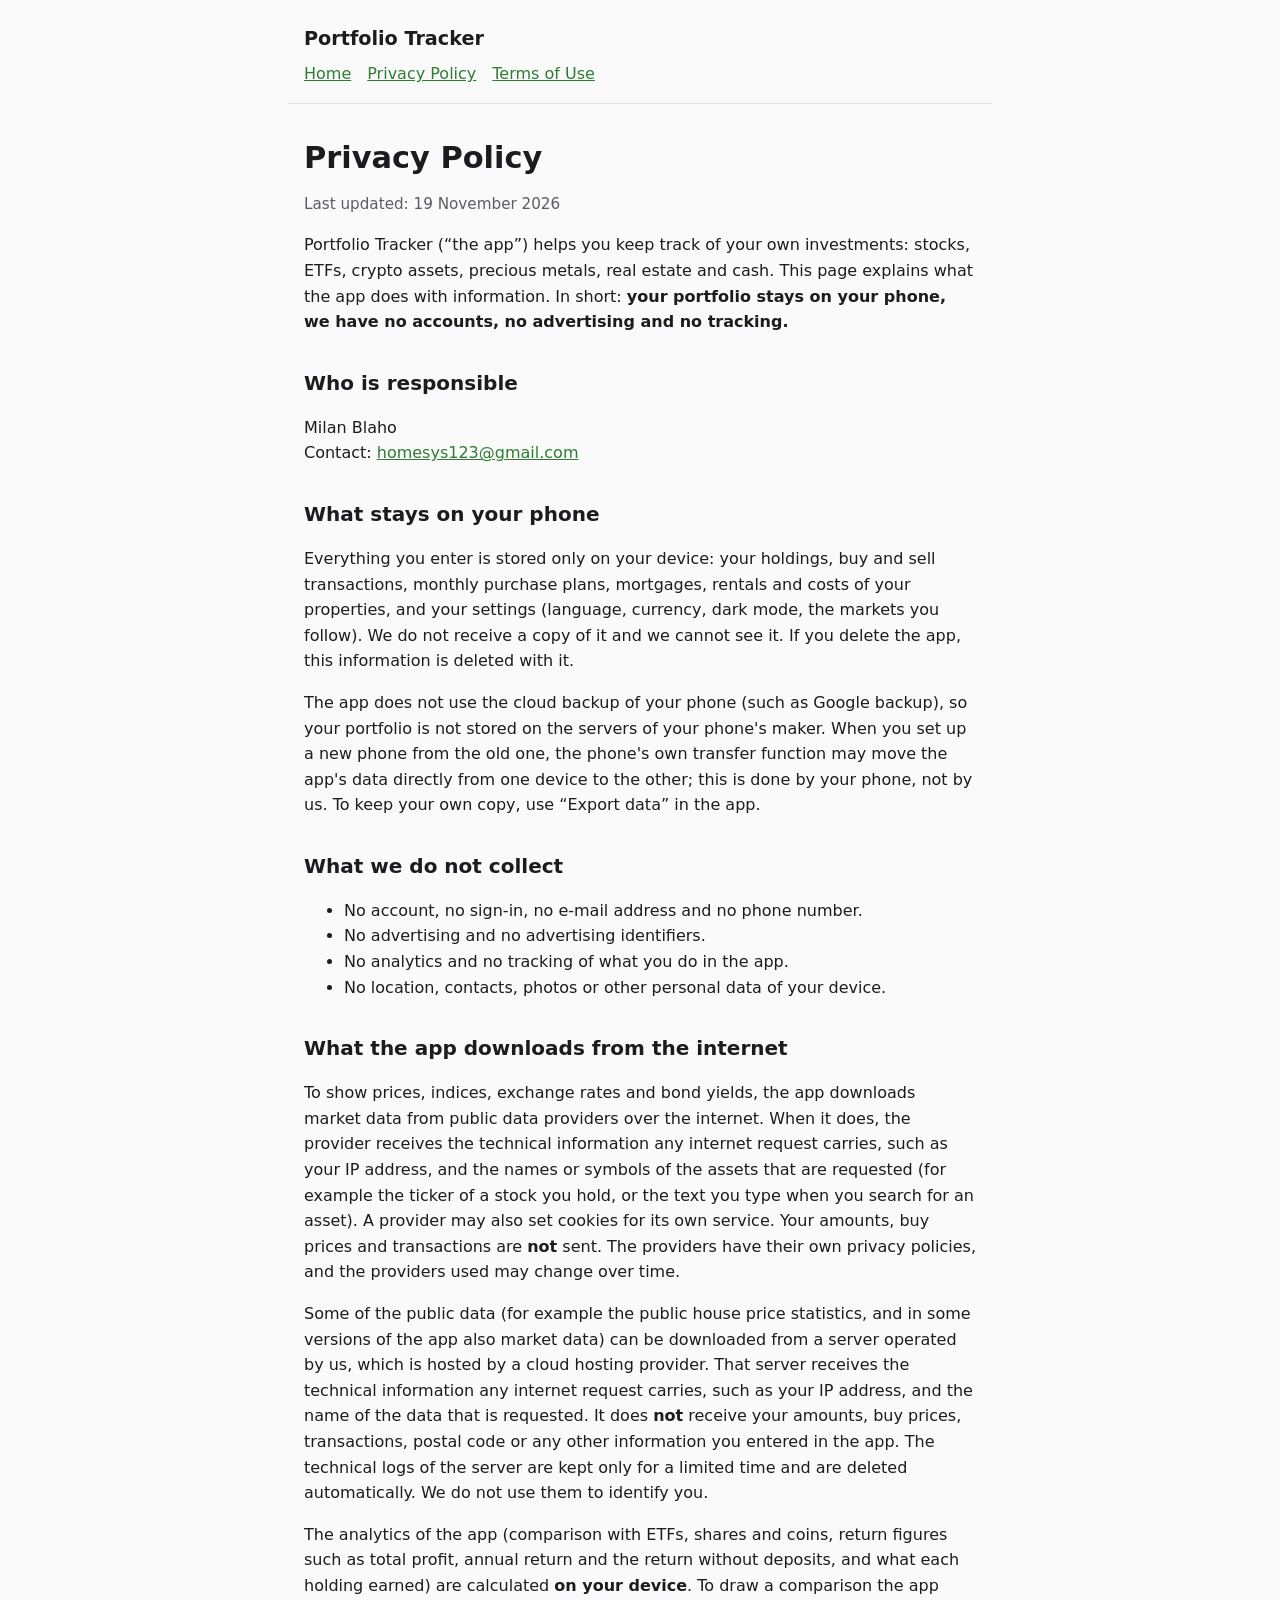
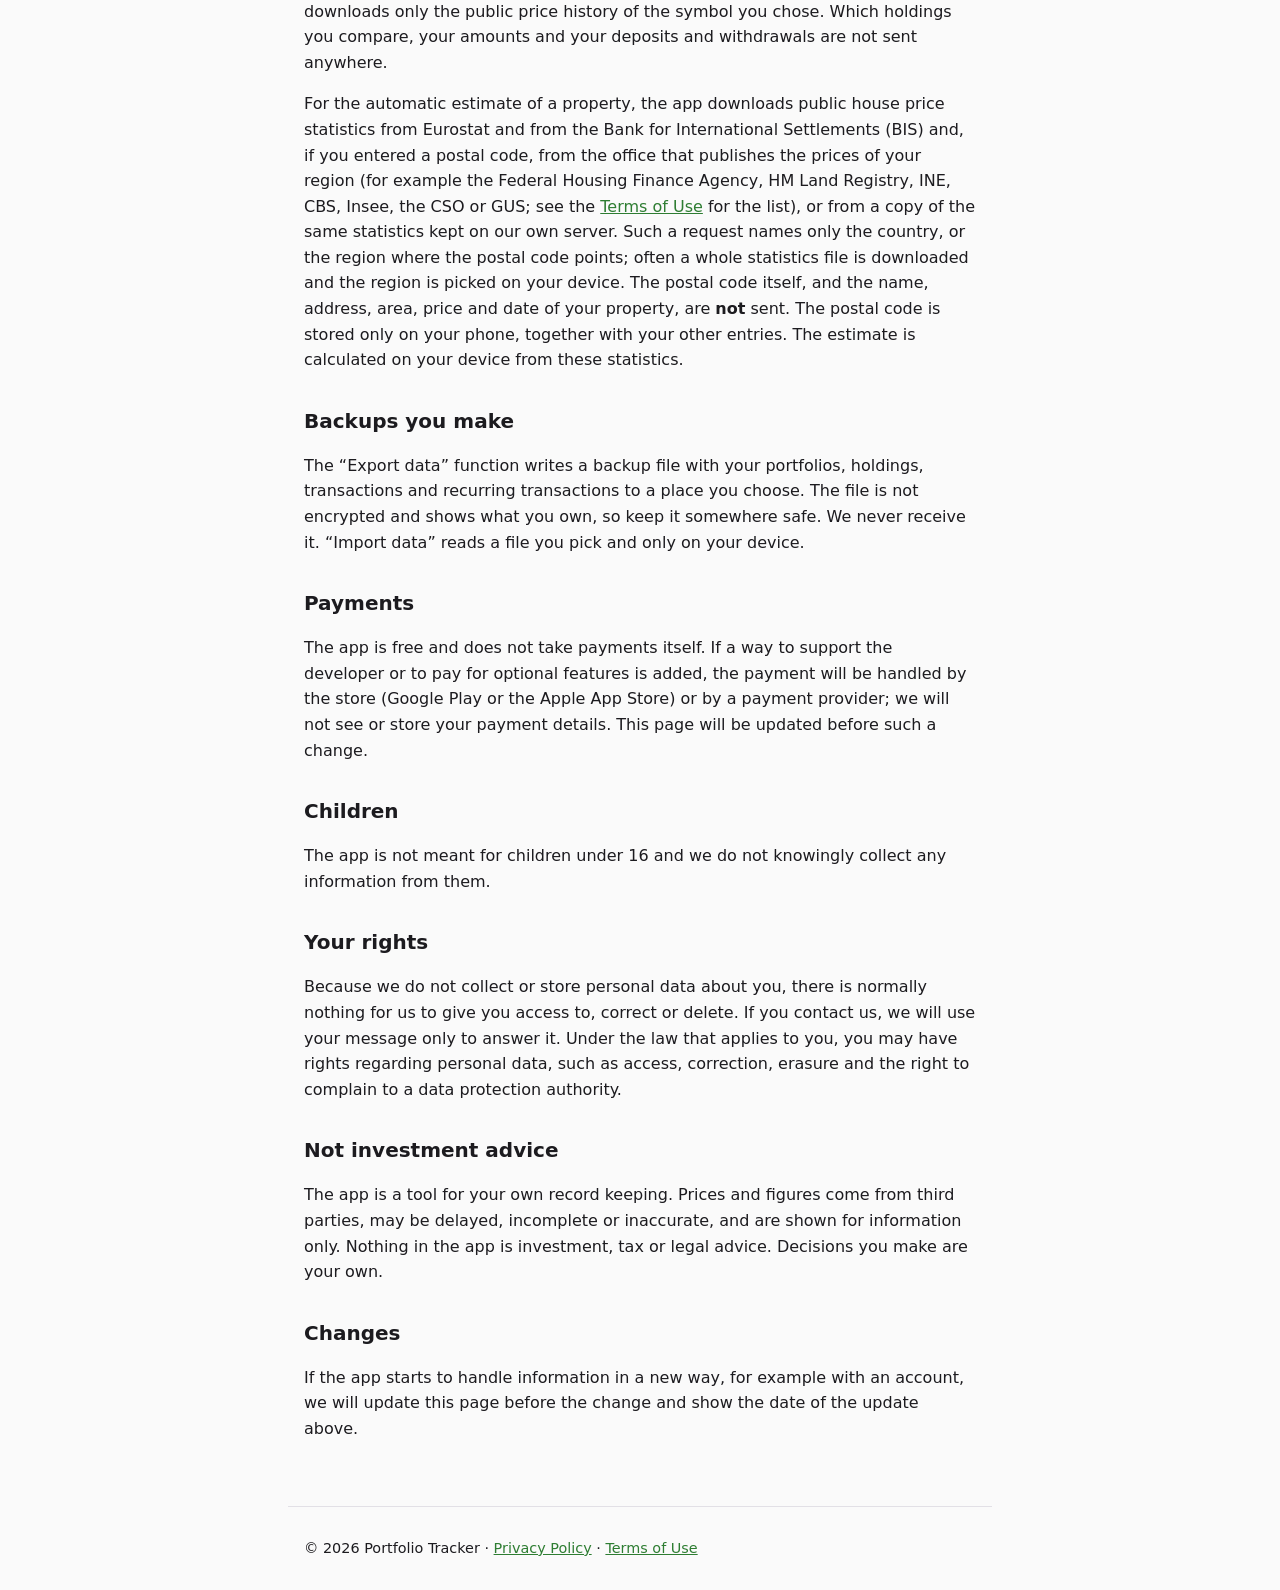
==== commit a16a86a2: "Privacy: some public data can come from a server operated by us (technical data of the request, no a" ====
--- a/privacy.html
+++ b/privacy.html
@@ -15,7 +15,7 @@
 
   <main>
     <h1>Privacy Policy</h1>
-    <p class="muted">Last updated: 31 October 2026</p>
+    <p class="muted">Last updated: 19 November 2026</p>
 
     <p>Portfolio Tracker (“the app”) helps you keep track of your own investments: stocks, ETFs, crypto assets,
       precious metals, real estate and cash. This page explains what the app does with information. In short: <strong>your
@@ -50,6 +50,13 @@
       also set cookies for its own service. Your amounts, buy prices and transactions are <strong>not</strong>
       sent. The providers have their own privacy policies, and the providers used may change over time.</p>
 
+    <p>Some of the public data (for example the public house price statistics, and in some versions of the app also
+      market data) can be downloaded from a server operated by us, which is hosted by a cloud hosting provider. That
+      server receives the technical information any internet request carries, such as your IP address, and the name of
+      the data that is requested. It does <strong>not</strong> receive your amounts, buy prices, transactions, postal
+      code or any other information you entered in the app. The technical logs of the server are kept only for a limited
+      time and are deleted automatically. We do not use them to identify you.</p>
+
     <p>The analytics of the app (comparison with ETFs, shares and coins, return figures such as total profit, annual
       return and the return without deposits, and what each holding earned) are calculated <strong>on your device</strong>.
       To draw a comparison the app downloads only the public price history of the symbol you chose. Which holdings you
@@ -58,7 +65,8 @@
     <p>For the automatic estimate of a property, the app downloads public house price statistics from Eurostat and
       from the Bank for International Settlements (BIS) and, if you entered a postal code, from the office that
       publishes the prices of your region (for example the Federal Housing Finance Agency, HM Land Registry, INE, CBS,
-      Insee, the CSO or GUS; see the <a href="terms.html#data-sources">Terms of Use</a> for the list). Such a request
+      Insee, the CSO or GUS; see the <a href="terms.html#data-sources">Terms of Use</a> for the list), or from a copy of
+      the same statistics kept on our own server. Such a request
       names only the country, or the region where the postal code points; often a whole statistics file is
       downloaded and the region is picked on your device. The postal code itself, and the name, address, area, price
       and date of your property, are <strong>not</strong> sent. The postal code is stored only on your phone, together
@@ -90,7 +98,7 @@
       advice. Decisions you make are your own.</p>
 
     <h2>Changes</h2>
-    <p>If the app starts to handle information in a new way, for example with an account or a server, we will
+    <p>If the app starts to handle information in a new way, for example with an account, we will
       update this page before the change and show the date of the update above.</p>
   </main>
 
